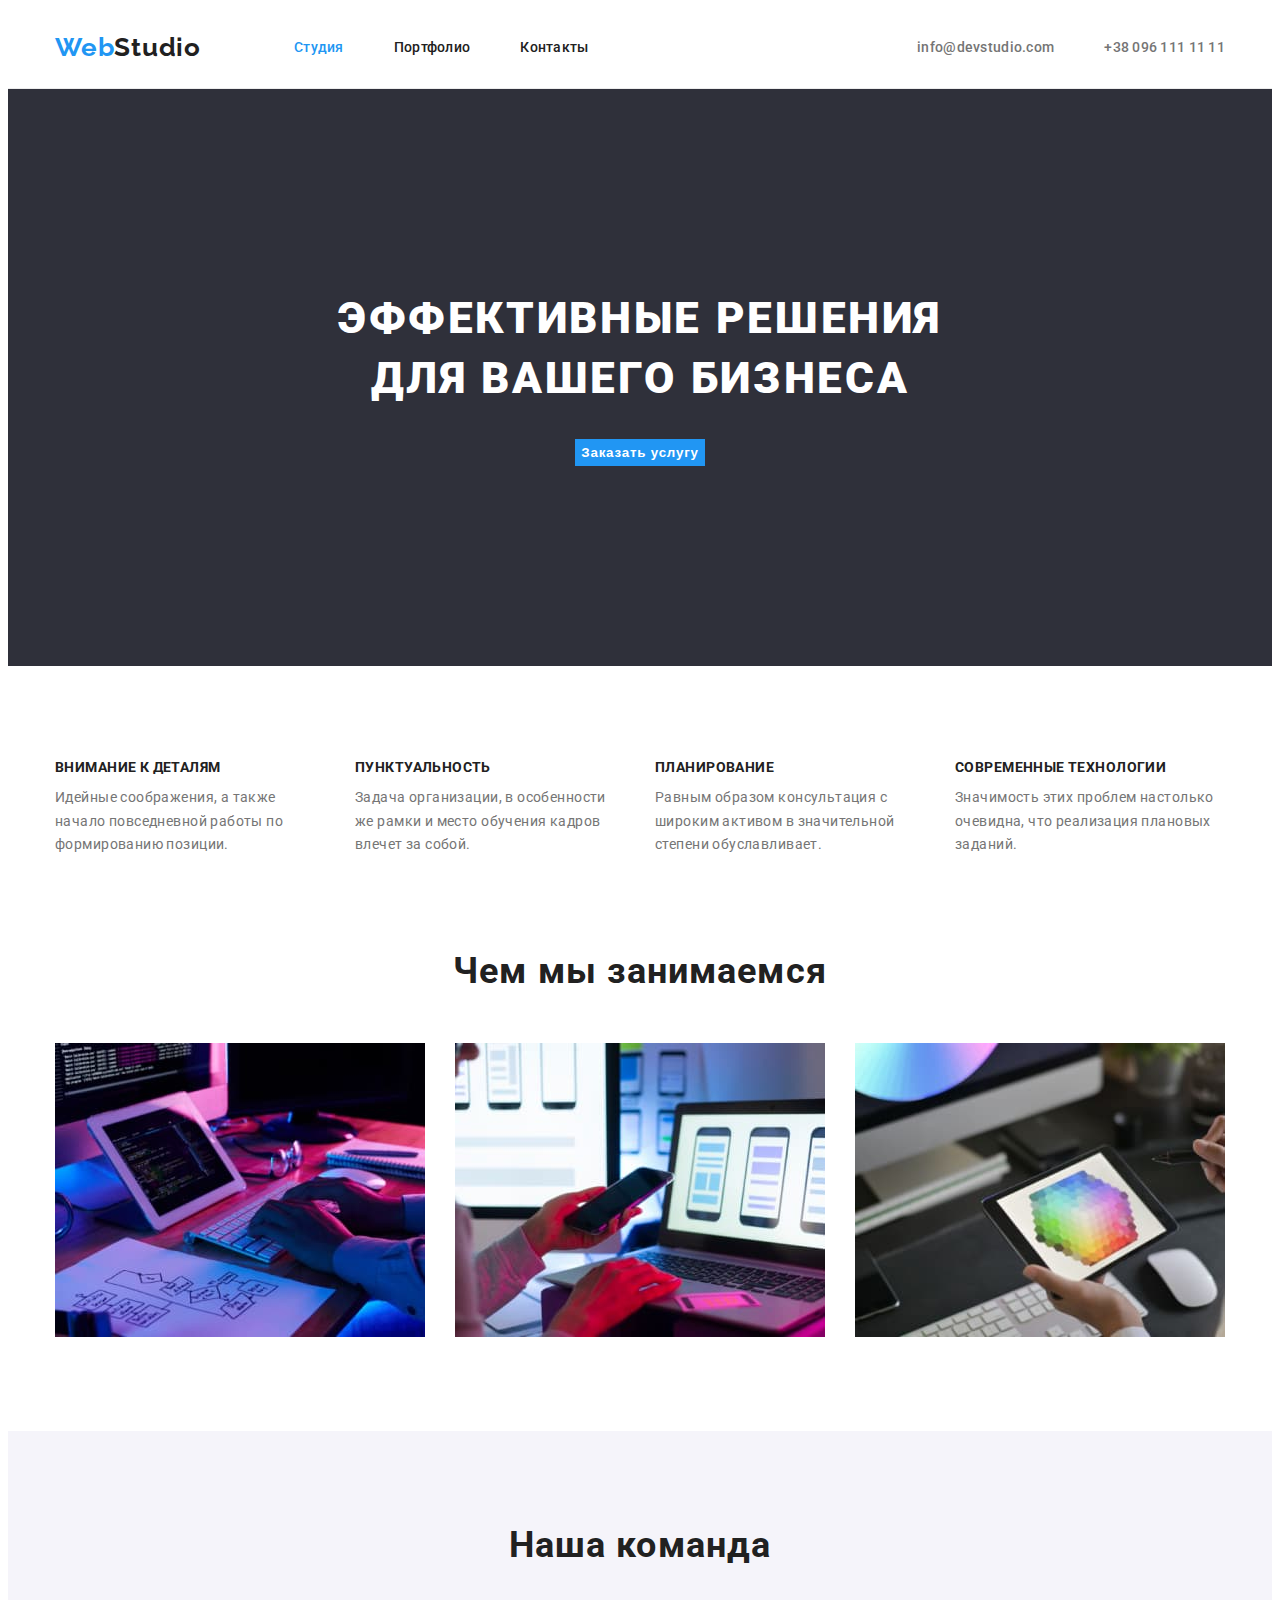
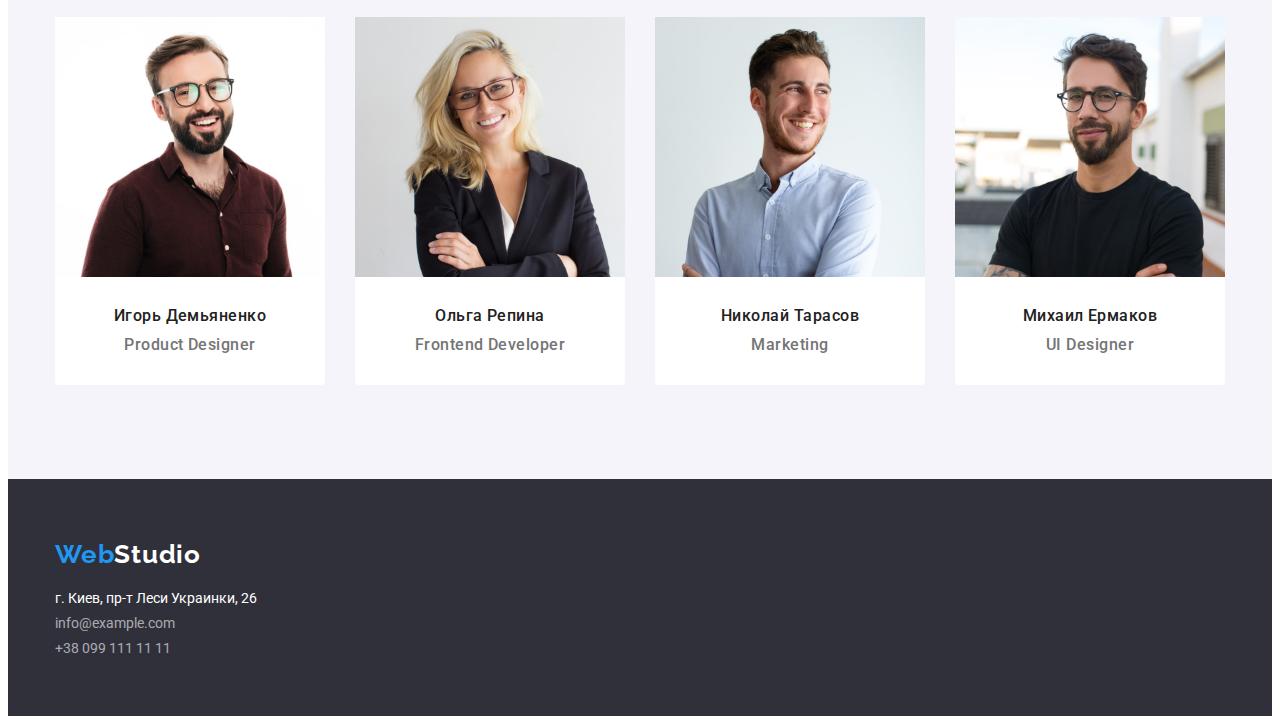
==== index.html @ 58f7d0cd "Start HM4" ====
<!DOCTYPE html>
<html lang="ru">
  <head>
    <meta charset="UTF-8" />
    <meta http-equiv="X-UA-Compatible" content="IE=edge" />
    <meta name="viewport" content="width=device-width, initial-scale=1.0" />
    <title>WebStudio</title>
    <link rel="preconnect" href="https://fonts.googleapis.com" />
    <link rel="preconnect" href="https://fonts.gstatic.com" crossorigin />
    <link
      href="https://fonts.googleapis.com/css2?family=Raleway:wght@700&family=Roboto:wght@400;500;700;900&display=swap"
      rel="stylesheet"
    />
    <link
      rel="stylesheet"
      href="https://cdnjs.cloudflare.com/ajax/libs/modern-normalize/1.1.0/modern-normalize.min.css"
      integrity="sha512-wpPYUAdjBVSE4KJnH1VR1HeZfpl1ub8YT/NKx4PuQ5NmX2tKuGu6U/JRp5y+Y8XG2tV+wKQpNHVUX03MfMFn9Q=="
      crossorigin="anonymous"
      referrerpolicy="no-referrer"
    />
    <link rel="stylesheet" href="./css/ctyle.css" />
  </head>
  <body>
    <!-- Header -->
    <header class="header">
      <div class="container">
        <a class="header-logo link" href=""
          ><span class="logo">Web</span>Studio</a
        >
        <nav class="nav-menu">
          <ul class="nav-list list">
            <li class="nav-item">
              <a class="nav-link current link" href="">Студия</a>
            </li>
            <li class="nav-item">
              <a class="nav-link link" href="./portfolio.html">Портфолио</a>
            </li>
            <li class="nav-item">
              <a class="nav-link link" href="">Контакты</a>
            </li>
          </ul>
        </nav>
        <ul class="nav-list list">
          <li class="nav-item">
            <a class="header-other-nav link" href="mailto:info@devstudio.com"
              >info@devstudio.com</a
            >
          </li>
          <li class="header-contacts">
            <a class="header-other-nav list link" href="tel:+380961111111"
              >+38 096 111 11 11</a
            >
          </li>
        </ul>
      </div>
    </header>
    <!-- Main -->
    <main>
      <!-- Section 1-->
      <section class="section primary">
        <div class="container">
          <h1 class="primary-title">Эффективные решения для вашего бизнеса</h1>
          <button class="primary-btn current-button" type="button">
            Заказать услугу
          </button>
        </div>
      </section>
      <!-- Section 2-->
      <section class="section benefits">
        <div class="container">
          <h2 class="visually-hidden">Преимущества</h2>
          <ul class="benefits-list list">
            <li class="benefits-item">
              <h3 class="benefits-company">Внимание к деталям</h3>
              <p class="benefits-description">
                Идейные соображения, а также начало повседневной работы по
                формированию позиции.
              </p>
            </li>
            <li class="benefits-item">
              <h3 class="benefits-company">Пунктуальность</h3>
              <p class="benefits-description">
                Задача организации, в особенности же рамки и место обучения
                кадров влечет за собой.
              </p>
            </li>
            <li class="benefits-item">
              <h3 class="benefits-company">Планирование</h3>
              <p class="benefits-description">
                Равным образом консультация с широким активом в значительной
                степени обуславливает.
              </p>
            </li>
            <li class="benefits-item">
              <h3 class="benefits-company">Современные технологии</h3>
              <p class="benefits-description">
                Значимость этих проблем настолько очевидна, что реализация
                плановых заданий.
              </p>
            </li>
          </ul>
        </div>
      </section>
      <!-- Section 3 -->
      <section class="section product">
        <div class="container">
          <h2 class="product-our">Чем мы занимаемся</h2>
          <ul class="product-device list">
            <li class="product-pic">
              <img
                src="./images/Keyboard-1.jpg"
                alt="Друкует текст на клавиатуре."
                width="370"
                height="294"
              />
            </li>
            <li class="product-pic">
              <img
                src="./images/LapTop-1.jpg"
                alt="Оптимизирует телефон"
                width="370"
                height="294"
              />
            </li>
            <li class="product-pic">
              <img
                src="./images/Tablet-1.jpg"
                alt="Играет игру на планшете"
                width="370"
                height="294"
              />
            </li>
          </ul>
        </div>
      </section>
      <!-- Sectiom 4 -->
      <section class="section about">
        <div class="container">
          <h2 class="about-team">Наша команда</h2>
          <ul class="about-content list">
            <li class="about-people">
              <img
                src="./images/igor-1.jpg"
                alt="Учасник команды"
                width="270"
                height="260"
              />
              <div class="container-position">
                <h3 class="about-name">Игорь Демьяненко</h3>
                <p class="about-position" lang="en">Product Designer</p>
              </div>
            </li>
            <li class="about-people">
              <img
                src="images/olga-1.jpg"
                alt="Учасник команды"
                width="270"
                height="260"
              />
              <div class="container-position">
                <h3 class="about-name">Ольга Репина</h3>
                <p class="about-position" lang="en">Frontend Developer</p>
              </div>
            </li>
            <li class="about-people">
              <img
                src="./images/nikolay-1.jpg"
                alt="Учасник команды"
                width="270"
                height="260"
              />
              <div class="container-position">
                <h3 class="about-name">Николай Тарасов</h3>
                <p class="about-position" lang="en">Marketing</p>
              </div>
            </li>
            <li class="about-people">
              <img
                src="./images/mihail-1.jpg"
                alt="Учасник команды"
                width="270"
                height="260"
              />
              <div class="container-position">
                <h3 class="about-name">Михаил Ермаков</h3>
                <p class="about-position" lang="en">UI Designer</p>
              </div>
            </li>
          </ul>
        </div>
      </section>
    </main>
    <!-- Footer -->
    <footer class="information">
      <div class="container">
        <a class="information-logo"><span class="logo">Web</span>Studio</a>
        <address class="informations">
          <ul class="informations-more list">
            <li class="informations-available">
              <a
                class="informations-address footer-accent-color link"
                href="https://goo.gl/maps/JRwkvSi4zXC3icFQ9"
                target="_blank"
                >г. Киев, пр-т Леси Украинки, 26</a
              >
            </li>
            <li class="informations-available">
              <a
                class="informations-mail footer-accent-color link"
                href="mailto:info@example.com"
                >info@example.com</a
              >
            </li>
            <li class="informations-available">
              <a
                class="informations-number footer-accent-color link"
                href="tel:+380991111111"
                >+38 099 111 11 11</a
              >
            </li>
          </ul>
        </address>
      </div>
    </footer>
  </body>
</html>
---- css/ctyle.css ----
*,
*::before,
*::after {
  box-sizing: border-box;
}

:root {
  --background-color: #ffffff;
  --second-background-color: #2f303a;
  --primary-text-color: #757575;
  --second-text-color: rgba(33, 33, 33, 1);
  --others-text-color: rgba(255, 255, 255, 0.6);
  --other-text-color: #ffffff;
  --accent-text-color: #2196f3;
  --third-background-color: #f5f4fa;
  --padding-top: 94px;
  --padding-bottom: 94px;
  --margin-right: 30px;
}

body {
  font-family: "Roboto", sans-serif;
  background-color: var(--background-color);
  color: var(--primary-text-color);
  font-size: 14px;
}

.list {
  list-style: none;
}

.link {
  text-decoration: none;
}

.visually-hidden {
  position: absolute;
  white-space: nowrap;
  width: 1px;
  height: 1px;
  overflow: hidden;
  border: 0;
  padding: 0;
  clip: rect(0 0 0 0);
  clip-path: inset(50%);
  margin: -1px;
}

.nav-link:hover,
.nav-link:focus,
.header-other-nav:hover,
.header-other-nav:focus,
.footer-accent-color:hover,
.footer-accent-color:focus {
  color: var(--accent-text-color);
}

p,
h1,
h2,
h3,
h4,
h5,
h6 {
  margin: 0;
}

ul {
  padding-left: 0;
  margin: 0;
}

img {
  display: block;
  max-width: 100%;
}

.container {
  width: 1200px;
  margin-left: auto;
  margin-right: auto;
  padding-left: 15px;
  padding-right: 15px;
  /* outline: 2px solid red; */
}

.container-position {
  background-color: var(--background-color);
  padding: 30px 32px 30px 32px;
  /* outline: 2px solid teal; */
}

.section {
  padding-top: var(--padding-top);
  padding-bottom: var(--padding-bottom);
  /* outline: 1px solid teal; */
}

/* Header */

.nav-menu {
  margin-left: 93px;
}

.nav-list {
  display: flex;
  margin-left: auto;
}

.header .container {
  display: flex;
  align-items: center;
}

.header {
  border-bottom: 1px solid #ececec;
}

.logo {
  color: var(--accent-text-color);
}

.header-logo {
  padding-top: 24px;
  padding-bottom: 25px;
  color: var(--second-text-color);
  font-family: "Raleway", sans-serif;
  font-style: normal;
  font-weight: 700;
  font-size: 26px;
  line-height: 1.19;
  letter-spacing: 0.03em;
}

.nav-item:not(:last-child) {
  margin-right: 50px;
}

.nav-link,
.header-other-nav {
  color: var(--second-text-color);
  font-weight: 500;
  line-height: 1.14;
  letter-spacing: 0.02em;
}

.header-other-nav {
  color: var(--primary-text-color);
}

.current {
  color: var(--accent-text-color);
}

.nav-link,
.header-other-nav {
  display: block;
  padding-top: 32px;
  padding-bottom: 32px;
}

/* Button */

.button {
  background: var(--third-background-color);
  padding: 6px 22px;
  display: block;
  font-family: inherit;
  cursor: pointer;
  text-align: center;
  font-weight: 500;
  font-size: 16px;
  line-height: 1.63;
  text-align: center;
  letter-spacing: 0.03em;
}

.button:hover,
.button:focus {
  color: #ffffff;
  background-color: var(--accent-text-color);
}

/* .current-button {
  color: var(--accent-text-color);
} */

/* Section 1 */

.primary {
  padding-top: 200px;
  padding-bottom: 200px;
  background-color: rgba(47, 48, 58, 1);
}

.primary-title {
  text-align: center;
  max-width: 696px;
  margin-bottom: 30px;
  color: var(--other-text-color);
  font-weight: 900;
  font-size: 44px;
  line-height: 1.36;
  letter-spacing: 0.06em;
  text-transform: uppercase;
  margin: 0 auto;
  margin-bottom: 30px;
}

.primary-btn {
  display: block;
  margin: 0 auto;
  background-color: #2196f3;
  color: var(--other-text-color);
  cursor: pointer;
  border: none;
  font-weight: 700;
  line-height: 1.88;
  letter-spacing: 0.06em;
}

.primary-btn:hover,
.primary-btn:focus {
  color: var(--other-text-color);
  background-color: #188ce8;
}

/* Section 2 */

.benefits-list {
  display: flex;
  /* margin-right: calc(-1 * var(--margin-right)); */
}

/* .benefits-item {
  flex-basis: calc((100% - 90px) / 4);
  margin-right: var(--margin-right);
} */

.benefits-item:not(:last-child) {
  margin-right: 30px;
}

.benefits-company {
  margin-bottom: 10px;
  color: var(--second-text-color);
  font-weight: 700;
  font-size: 14px;
  line-height: 1.14;
  letter-spacing: 0.03em;
  text-transform: uppercase;
}

.benefits-description {
  max-width: 270px;
  color: var(--primary-text-color);
  line-height: 1.71;
  letter-spacing: 0.03em;
}

/* Section 3 */

.product {
  padding-top: 0;
}

.product-device {
  display: flex;
}

.product-pic {
  display: flex;
  justify-content: space-around;
}

.product-pic:not(:last-child) {
  margin-right: 30px;
}

.product-our,
.about-team {
  margin-bottom: 50px;
  color: var(--second-text-color);
  font-weight: 700;
  font-size: 36px;
  line-height: 1.16;
  text-align: center;
  letter-spacing: 0.03em;
}

/* Section 4 */
.about {
  background-color: var(--third-background-color);
}

.about-content {
  display: flex;
}

.about-people {
  overflow: hidden;
  background-color: rgba(245, 244, 250, 1);
  border-radius: 0px 0px 4px 4px;
}

.about-people:not(:last-child) {
  margin-right: var(--margin-right);
}

.about-name {
  min-width: 154px;
  text-align: center;
  color: var(--second-text-color);
  font-weight: 500;
  font-size: 16px;
  line-height: 1.18;
  letter-spacing: 0.03em;
}

.about-position {
  min-width: 150px;
  margin-top: 10px;
  text-align: center;
  color: var(--primary-text-color);
  font-weight: 500;
  font-size: 16px;
  line-height: 1.18;
  letter-spacing: 0.03em;
}

/* Portfolio */

.container-title {
  padding: 20px 24px;
  border-left: 1px solid #eeeeee;
  border-right: 1px solid #eeeeee;
  border-bottom: 1px solid #eeeeee;
}

.filtr-item:not(:last-child) {
  margin-right: 8px;
}

/* .filtr-menu .filtr-item + .filtr-item {
  margin-left: 8px;
} */

.filtr-menu {
  justify-content: center;
  display: flex;
  margin-bottom: 50px;
  /* outline: 2px solid green; */
}

.product-development {
  display: flex;
  flex-wrap: wrap;
  margin-left: -30px;
  margin-bottom: -30px;

  /* outline: 2px solid yellow; */
}

.main-informations {
  width: calc(100% / 3 - 30px);
  margin-left: 30px;
  margin-bottom: 30px;
  /* flex-shrink: 1; */
}

.product-text {
  margin-bottom: 4px;
  color: var(--second-text-color);
  font-weight: 700;
  font-size: 18px;
  line-height: 2;
  letter-spacing: 0.06em;
}

.product-description {
  color: var(--primary-text-color);
  font-size: 16px;
  line-height: 1.88;
  letter-spacing: 0.03em;
}

/* Footer */

.information {
  background-color: var(--second-background-color);
}

.information {
  padding-top: 60px;
  padding-bottom: 60px;
}

.information-logo {
  cursor: pointer;
  display: block;
  margin-bottom: 20px;
  color: var(--other-text-color);
  font-family: "Raleway", sans-serif;
  font-weight: 700;
  font-size: 26px;
  line-height: 1.19;
  letter-spacing: 0.03em;
}

.informations-address {
  margin-top: 20px;
  color: var(--other-text-color);
  font-style: normal;
}

.informations-available:not(:first-child) {
  margin-top: 9px;
}

/* .informations-available {
  margin-top: 9px;
} */

.informations-mail,
.informations-number {
  display: block;
  color: var(--others-text-color);
  font-style: normal;
}
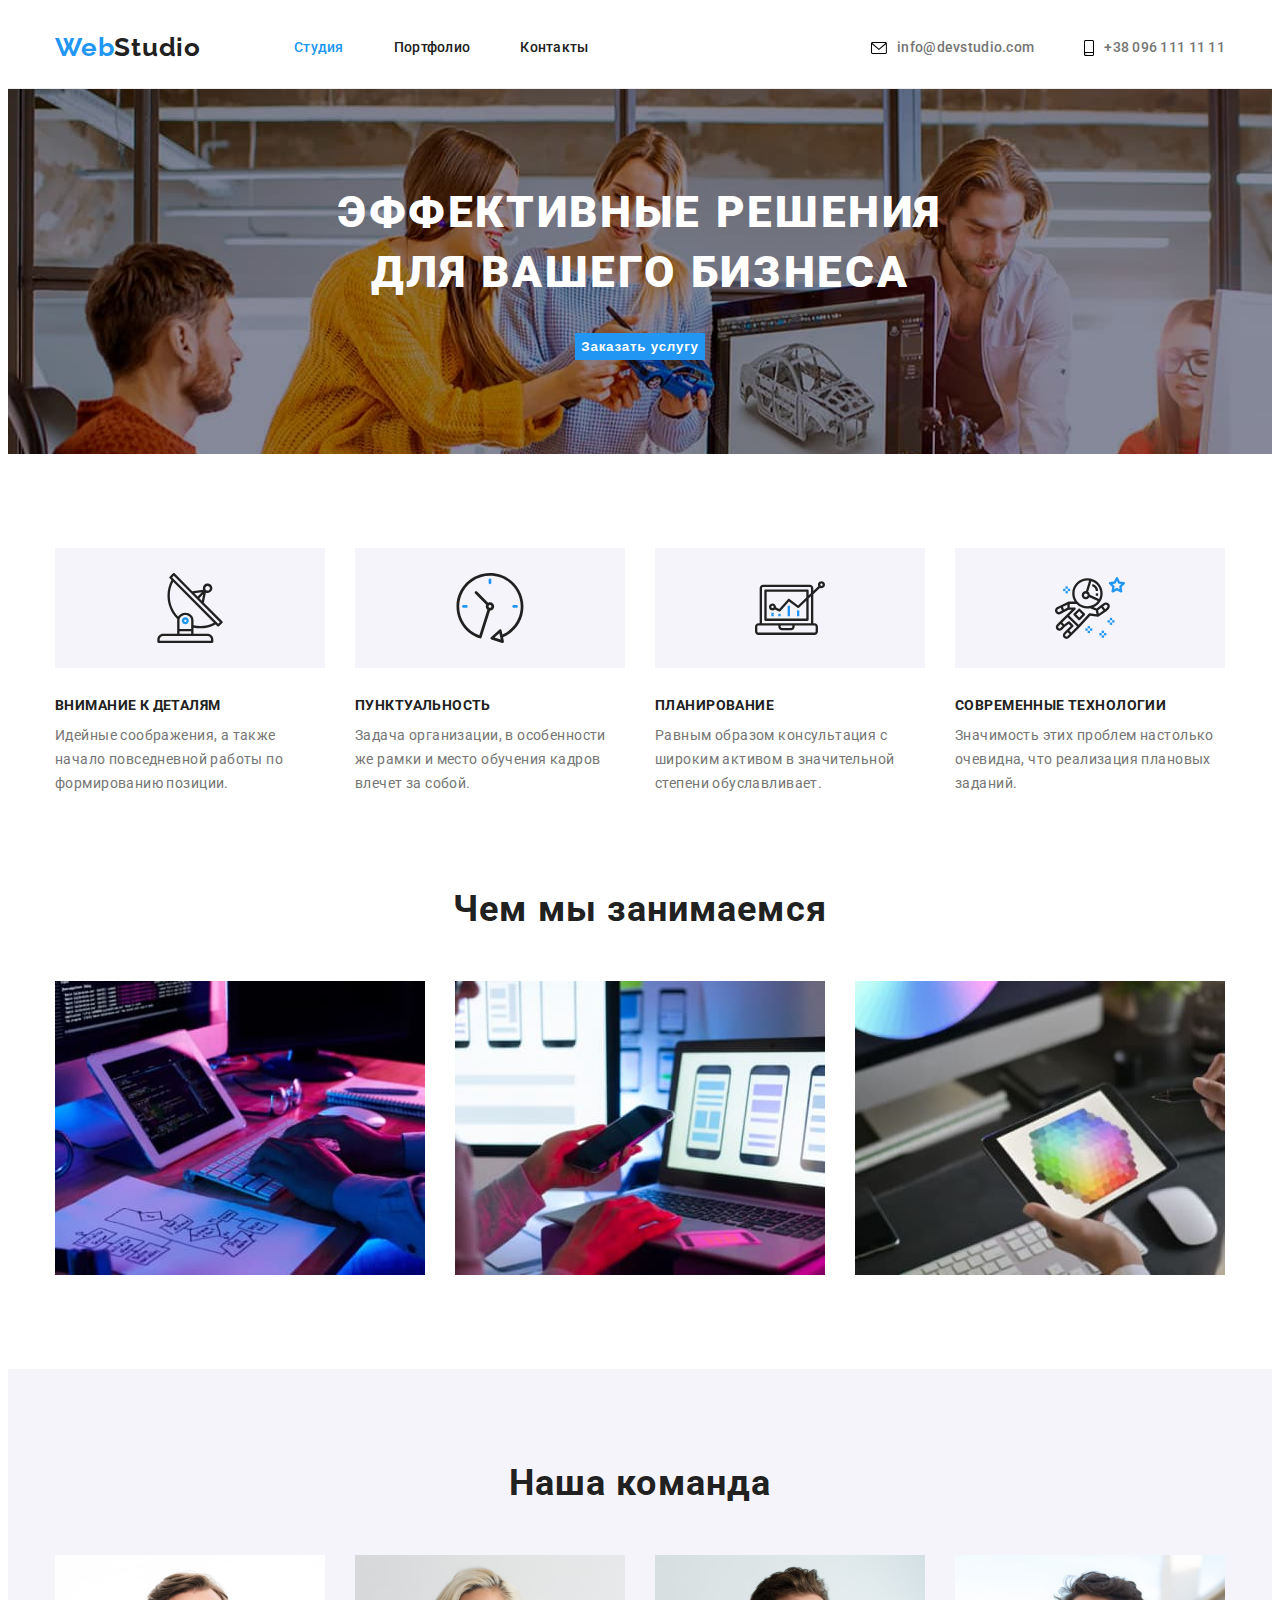
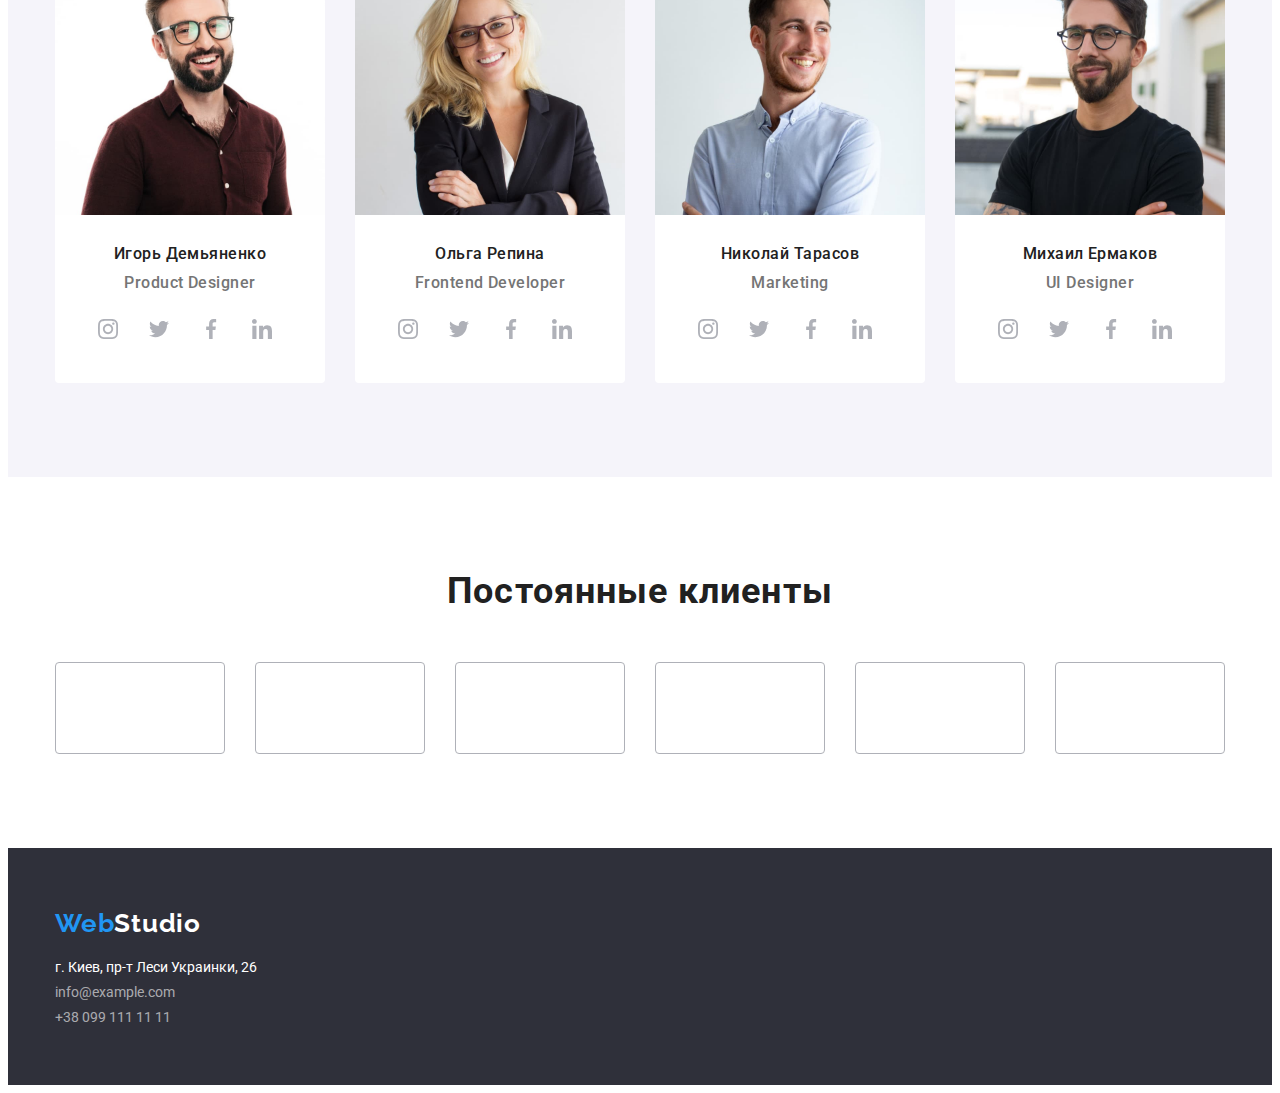
==== commit 808d57cf: "Section5." ====
--- a/index.html
+++ b/index.html
@@ -42,12 +42,23 @@
         </nav>
         <ul class="nav-list list">
           <li class="nav-item">
-            <a class="header-other-nav link" href="mailto:info@devstudio.com"
-              >info@devstudio.com</a
+            <a class="header-other-nav link" href="mailto:info@devstudio.com">
+              <svg class="header-svg" width="16px" height="12px">
+                <use
+                  class="header-svg-envelope"
+                  href="./images/icons.svg#icon-envelope"
+                ></use>
+              </svg>
+              info@devstudio.com</a
             >
           </li>
           <li class="header-contacts">
-            <a class="header-other-nav list link" href="tel:+380961111111"
+            <a class="header-other-nav list link" href="tel:+380961111111">
+              <svg class="header-svg" width="10px" height="16px">
+                <use
+                  class="header-svg-envelope"
+                  href="./images/icons.svg#icon-smartphone"
+                ></use></svg
               >+38 096 111 11 11</a
             >
           </li>
@@ -71,6 +82,14 @@
           <h2 class="visually-hidden">Преимущества</h2>
           <ul class="benefits-list list">
             <li class="benefits-item">
+              <div class="container-sections-two">
+                <svg class="benefits-svg" width="70" height="70">
+                  <use
+                    class="benefits-icon"
+                    href="./images/icons.svg#antenna-1"
+                  ></use>
+                </svg>
+              </div>
               <h3 class="benefits-company">Внимание к деталям</h3>
               <p class="benefits-description">
                 Идейные соображения, а также начало повседневной работы по
@@ -78,6 +97,14 @@
               </p>
             </li>
             <li class="benefits-item">
+              <div class="container-sections-two">
+                <svg class="benefits-svg" width="70" height="70">
+                  <use
+                    class="benefits-icon"
+                    href="./images/icons.svg#icon-clock-1"
+                  ></use>
+                </svg>
+              </div>
               <h3 class="benefits-company">Пунктуальность</h3>
               <p class="benefits-description">
                 Задача организации, в особенности же рамки и место обучения
@@ -85,6 +112,14 @@
               </p>
             </li>
             <li class="benefits-item">
+              <div class="container-sections-two">
+                <svg class="benefits-svg" width="70" height="70">
+                  <use
+                    class="benefits-icon"
+                    href="./images/icons.svg#icon-diagram"
+                  ></use>
+                </svg>
+              </div>
               <h3 class="benefits-company">Планирование</h3>
               <p class="benefits-description">
                 Равным образом консультация с широким активом в значительной
@@ -92,6 +127,14 @@
               </p>
             </li>
             <li class="benefits-item">
+              <div class="container-sections-two">
+                <svg class="benefits-svg" width="70" height="70">
+                  <use
+                    class="benefits-icon"
+                    href="./images/icons.svg#icon-astronaut-1"
+                  ></use>
+                </svg>
+              </div>
               <h3 class="benefits-company">Современные технологии</h3>
               <p class="benefits-description">
                 Значимость этих проблем настолько очевидна, что реализация
@@ -148,6 +191,47 @@
               <div class="container-position">
                 <h3 class="about-name">Игорь Демьяненко</h3>
                 <p class="about-position" lang="en">Product Designer</p>
+                <ul class="social-media list">
+                  <li class="social-media-icon">
+                    <a class="social-link" href="https://www.instagram.com/" target="_blank" rel="noreferrer noopener">
+                      <svg class="social-svg" width="20" height="20">
+                        <use
+                          class="social-svg-icon"
+                          href="./images/icons.svg#icon-instagram"
+                        ></use></svg
+                    ></a>
+                  </li>
+                  <li class="social-media-icon">
+                    <a class="social-link" href="https://twitter.com/" target="_blank" rel="noreferrer noopener">
+                      <svg class="social-svg" width="20" height="20">
+                        <use
+                          class="social-svg-icon"
+                          href="./images/icons.svg#icon-twitter"
+                        ></use>
+                      </svg>
+                    </a>
+                  </li>
+                  <li class="social-media-icon">
+                    <a class="social-link" href="https://www.facebook.com/" target="_blank" rel="noreferrer noopener">
+                      <svg class="social-svg" width="20" height="20">
+                        <use
+                          class="social-svg-icon"
+                          href="./images/icons.svg#icon-facebook"
+                        ></use>
+                      </svg>
+                    </a>
+                  </li>
+                  <li class="social-media-icon">
+                    <a class="social-link link" href="https://www.linkedin.com/" target="_blank" rel="noreferrer noopener">
+                      <svg class="social-svg" width="20" height="20">
+                        <use
+                          class="social-svg-icon"
+                          href="./images/icons.svg#icon-linkedin"
+                        ></use>
+                      </svg>
+                    </a>
+                  </li>
+                </ul>
               </div>
             </li>
             <li class="about-people">
@@ -160,6 +244,47 @@
               <div class="container-position">
                 <h3 class="about-name">Ольга Репина</h3>
                 <p class="about-position" lang="en">Frontend Developer</p>
+                <ul class="social-media list">
+                  <li class="social-media-icon">
+                    <a class="social-link" href="https://www.instagram.com/" target="_blank" rel="noreferrer noopener">
+                      <svg class="social-svg" width="20" height="20">
+                        <use
+                          class="social-svg-icon"
+                          href="./images/icons.svg#icon-instagram"
+                        ></use></svg
+                    ></a>
+                  </li>
+                  <li class="social-media-icon">
+                    <a class="social-link" href="https://twitter.com/" target="_blank" rel="noreferrer noopener">
+                      <svg class="social-svg" width="20" height="20">
+                        <use
+                          class="social-svg-icon"
+                          href="./images/icons.svg#icon-twitter"
+                        ></use>
+                      </svg>
+                    </a>
+                  </li>
+                  <li class="social-media-icon">
+                    <a class="social-link" href="https://www.facebook.com/" target="_blank" rel="noreferrer noopener">
+                      <svg class="social-svg" width="20" height="20">
+                        <use
+                          class="social-svg-icon"
+                          href="./images/icons.svg#icon-facebook"
+                        ></use>
+                      </svg>
+                    </a>
+                  </li>
+                  <li class="social-media-icon">
+                    <a class="social-link link" href="https://www.linkedin.com/" target="_blank" rel="noreferrer noopener">
+                      <svg class="social-svg" width="20" height="20">
+                        <use
+                          class="social-svg-icon"
+                          href="./images/icons.svg#icon-linkedin"
+                        ></use>
+                      </svg>
+                    </a>
+                  </li>
+                </ul>
               </div>
             </li>
             <li class="about-people">
@@ -172,6 +297,47 @@
               <div class="container-position">
                 <h3 class="about-name">Николай Тарасов</h3>
                 <p class="about-position" lang="en">Marketing</p>
+                <ul class="social-media list">
+                  <li class="social-media-icon">
+                    <a class="social-link" href="https://www.instagram.com/" target="_blank" rel="noreferrer noopener">
+                      <svg class="social-svg" width="20" height="20">
+                        <use
+                          class="social-svg-icon"
+                          href="./images/icons.svg#icon-instagram"
+                        ></use></svg
+                    ></a>
+                  </li>
+                  <li class="social-media-icon">
+                    <a class="social-link" href="https://twitter.com/" target="_blank" rel="noreferrer noopener">
+                      <svg class="social-svg" width="20" height="20">
+                        <use
+                          class="social-svg-icon"
+                          href="./images/icons.svg#icon-twitter"
+                        ></use>
+                      </svg>
+                    </a>
+                  </li>
+                  <li class="social-media-icon">
+                    <a class="social-link" href="https://www.facebook.com/" target="_blank" rel="noreferrer noopener">
+                      <svg class="social-svg" width="20" height="20">
+                        <use
+                          class="social-svg-icon"
+                          href="./images/icons.svg#icon-facebook"
+                        ></use>
+                      </svg>
+                    </a>
+                  </li>
+                  <li class="social-media-icon">
+                    <a class="social-link link" href="https://www.linkedin.com/" target="_blank" rel="noreferrer noopener">
+                      <svg class="social-svg" width="20" height="20">
+                        <use
+                          class="social-svg-icon"
+                          href="./images/icons.svg#icon-linkedin"
+                        ></use>
+                      </svg>
+                    </a>
+                  </li>
+                </ul>
               </div>
             </li>
             <li class="about-people">
@@ -184,8 +350,61 @@
               <div class="container-position">
                 <h3 class="about-name">Михаил Ермаков</h3>
                 <p class="about-position" lang="en">UI Designer</p>
-              </div>
-            </li>
+                <ul class="social-media list">
+                  <li class="social-media-icon">
+                    <a class="social-link" href="https://www.instagram.com/" target="_blank" rel="noreferrer noopener">
+                      <svg class="social-svg" width="20" height="20">
+                        <use
+                          class="social-svg-icon"
+                          href="./images/icons.svg#icon-instagram"
+                        ></use></svg
+                    ></a>
+                  </li>
+                  <li class="social-media-icon">
+                    <a class="social-link" href="https://twitter.com/" target="_blank" rel="noreferrer noopener">
+                      <svg class="social-svg" width="20" height="20">
+                        <use
+                          class="social-svg-icon"
+                          href="./images/icons.svg#icon-twitter"
+                        ></use>
+                      </svg>
+                    </a>
+                  </li>
+                  <li class="social-media-icon">
+                    <a class="social-link" href="https://www.facebook.com/" target="_blank" rel="noreferrer noopener">
+                      <svg class="social-svg" width="20" height="20">
+                        <use
+                          class="social-svg-icon"
+                          href="./images/icons.svg#icon-facebook"
+                        ></use>
+                      </svg>
+                    </a>
+                  </li>
+                  <li class="social-media-icon">
+                    <a class="social-link link" href="https://www.linkedin.com/" target="_blank" rel="noreferrer noopener">
+                      <svg class="social-svg" width="20" height="20">
+                        <use
+                          class="social-svg-icon"
+                          href="./images/icons.svg#icon-linkedin"
+                        ></use>
+                      </svg>
+                    </a>
+                  </li>
+                </ul>
+        </div>
+      </section>
+      <section class="section clients">
+        <div class="container">
+          <h2 class="regular-clients">Постоянные клиенты</h2>
+          <ul class="logo-company list">
+            <li class="logo-company-icon">
+              
+            </li>
+            <li class="logo-company-icon"></li>
+            <li class="logo-company-icon"></li>
+            <li class="logo-company-icon"></li>
+            <li class="logo-company-icon"></li>
+            <li class="logo-company-icon"></li>
           </ul>
         </div>
       </section>
--- a/css/ctyle.css
+++ b/css/ctyle.css
@@ -136,6 +136,10 @@
   margin-right: 50px;
 }
 
+/* .nav-item {
+  display: flex;
+} */
+
 .nav-link,
 .header-other-nav {
   color: var(--second-text-color);
@@ -154,9 +158,18 @@
 
 .nav-link,
 .header-other-nav {
-  display: block;
+  align-items: center;
+  display: flex;
   padding-top: 32px;
   padding-bottom: 32px;
+}
+
+.header-svg {
+  margin-right: 10px;
+}
+
+.header-svg-envelope:focus {
+  fill: #188ce8;
 }
 
 /* Button */
@@ -175,6 +188,14 @@
   letter-spacing: 0.03em;
 }
 
+.envelope-icon {
+  text-align: center;
+  display: flex;
+  align-items: center;
+  justify-content: center;
+  margin-right: 10px;
+}
+
 .button:hover,
 .button:focus {
   color: #ffffff;
@@ -188,9 +209,10 @@
 /* Section 1 */
 
 .primary {
-  padding-top: 200px;
-  padding-bottom: 200px;
-  background-color: rgba(47, 48, 58, 1);
+  background-color: var(--second-background-color);
+  background-image: url(../images/bcg-fon.jpg);
+  max-width: 1600px;
+  margin: 0 auto;
 }
 
 .primary-title {
@@ -237,11 +259,26 @@
   margin-right: var(--margin-right);
 } */
 
+/* .benefits-icon:hover,
+.benefits-icon:focus {
+  stroke: #2196f3;
+} */
+
 .benefits-item:not(:last-child) {
   margin-right: 30px;
 }
 
+.container-sections-two {
+  display: flex;
+  width: 270px;
+  height: 120px;
+  background-color: #f5f4fa;
+  align-items: center;
+  justify-content: center;
+}
+
 .benefits-company {
+  padding-top: 30px;
   margin-bottom: 10px;
   color: var(--second-text-color);
   font-weight: 700;
@@ -289,8 +326,40 @@
 }
 
 /* Section 4 */
+
 .about {
   background-color: var(--third-background-color);
+}
+
+.social-media {
+  display: flex;
+  margin-top: 16px;
+  justify-content: center;
+}
+
+.social-media-icon {
+  width: 44px;
+  height: 44px;
+  border-radius: 50%;
+  cursor: pointer;
+  display: flex;
+  justify-content: center;
+  align-items: center;
+  margin-right: 10px;
+  color: #afb1b8;
+}
+
+.social-svg {
+  fill: #afb1b8;
+}
+
+.social-media-icon:focus,
+.social-media-icon:hover {
+  background-color: var(--accent-text-color);
+}
+
+.social-media-icon:hover .social-svg {
+  fill: var(--background-color);
 }
 
 .about-content {
@@ -382,6 +451,41 @@
   font-size: 16px;
   line-height: 1.88;
   letter-spacing: 0.03em;
+}
+
+/* Section 5 */
+
+.clients {
+  margin: 0 auto;
+}
+
+.regular-clients {
+  font-weight: bold;
+  font-size: 36px;
+  line-height: 1.16;
+  text-align: center;
+  letter-spacing: 0.03em;
+  color: #212121;
+}
+
+.logo-company {
+  display: flex;
+  flex-wrap: wrap;
+}
+
+.logo-company-icon {
+  width: 170px;
+  height: 92px;
+  border-right: 1px solid #afb1b8;
+  border-top: 1px solid #afb1b8;
+  border-bottom: 1px solid #afb1b8;
+  border-left: 1px solid #afb1b8;
+  margin-top: 50px;
+  border-radius: 4px;
+}
+
+.logo-company-icon:not(:last-child) {
+  margin-right: 30px;
 }
 
 /* Footer */
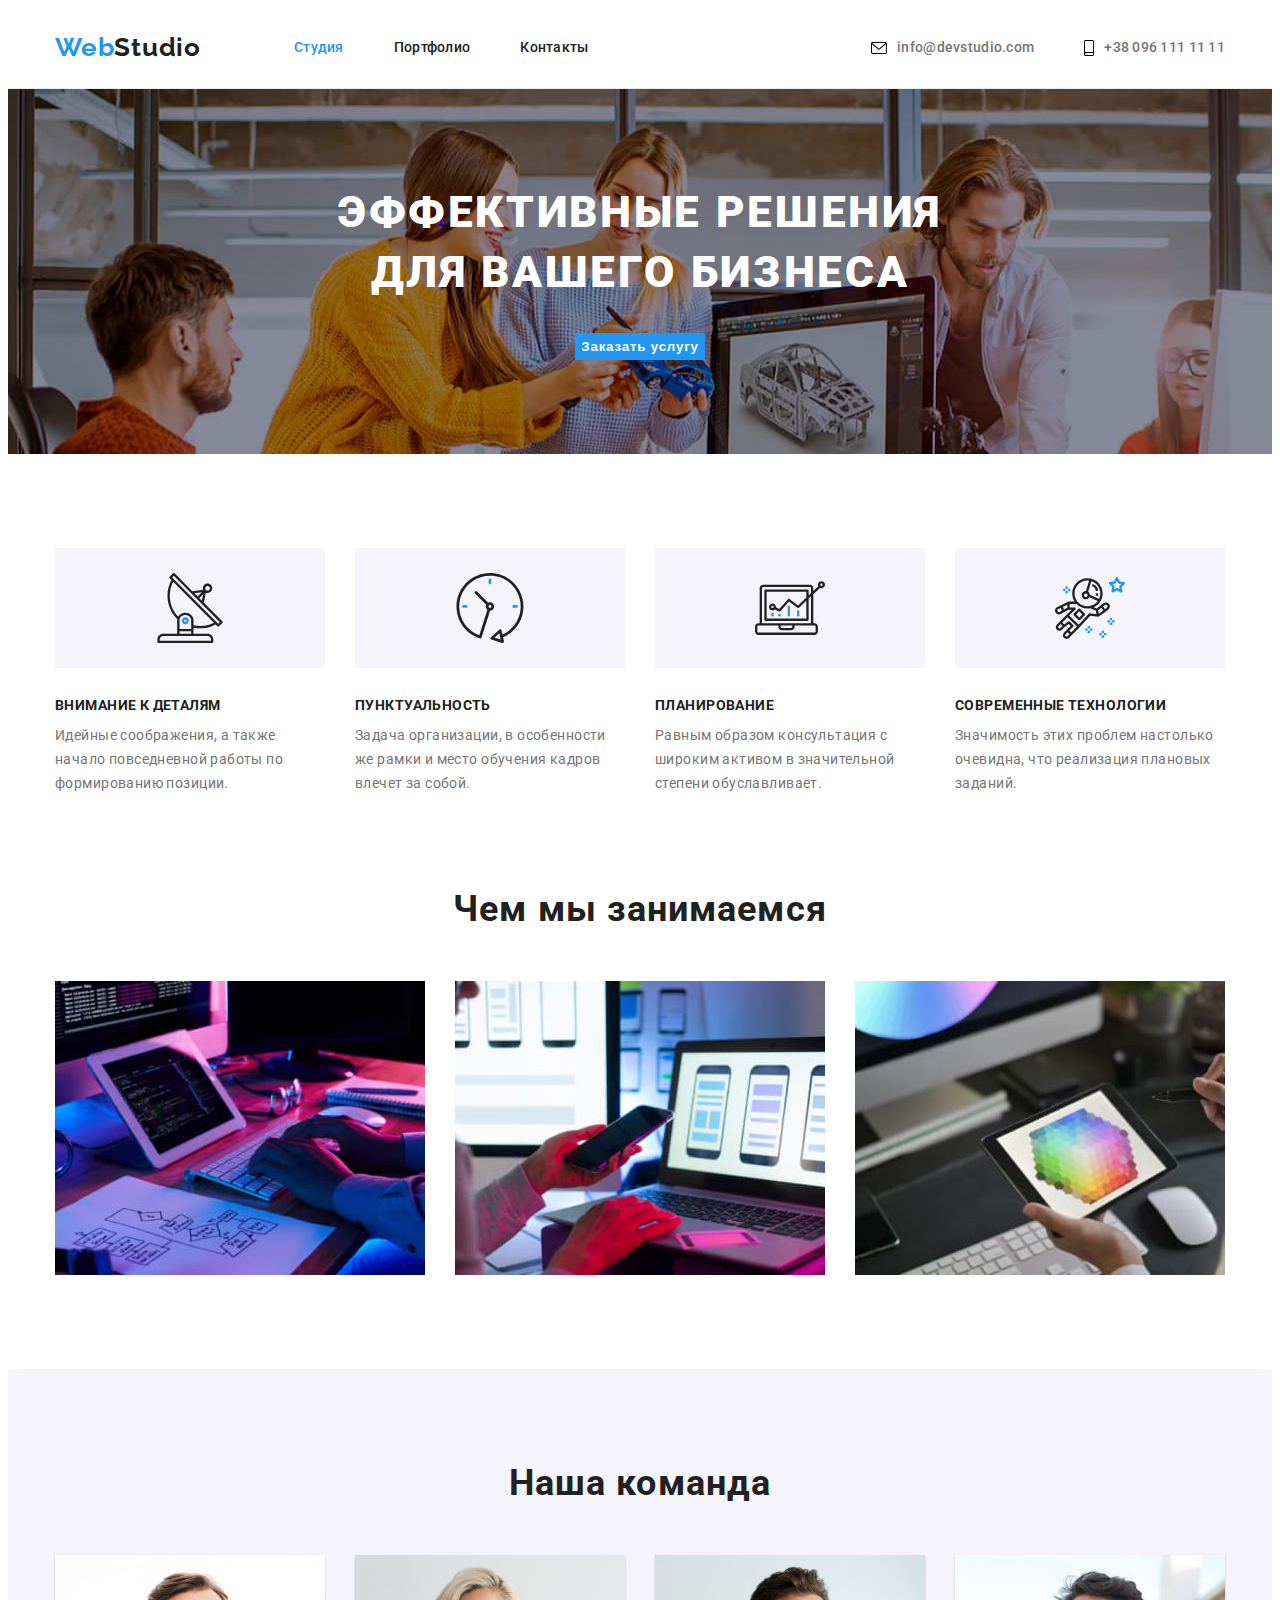
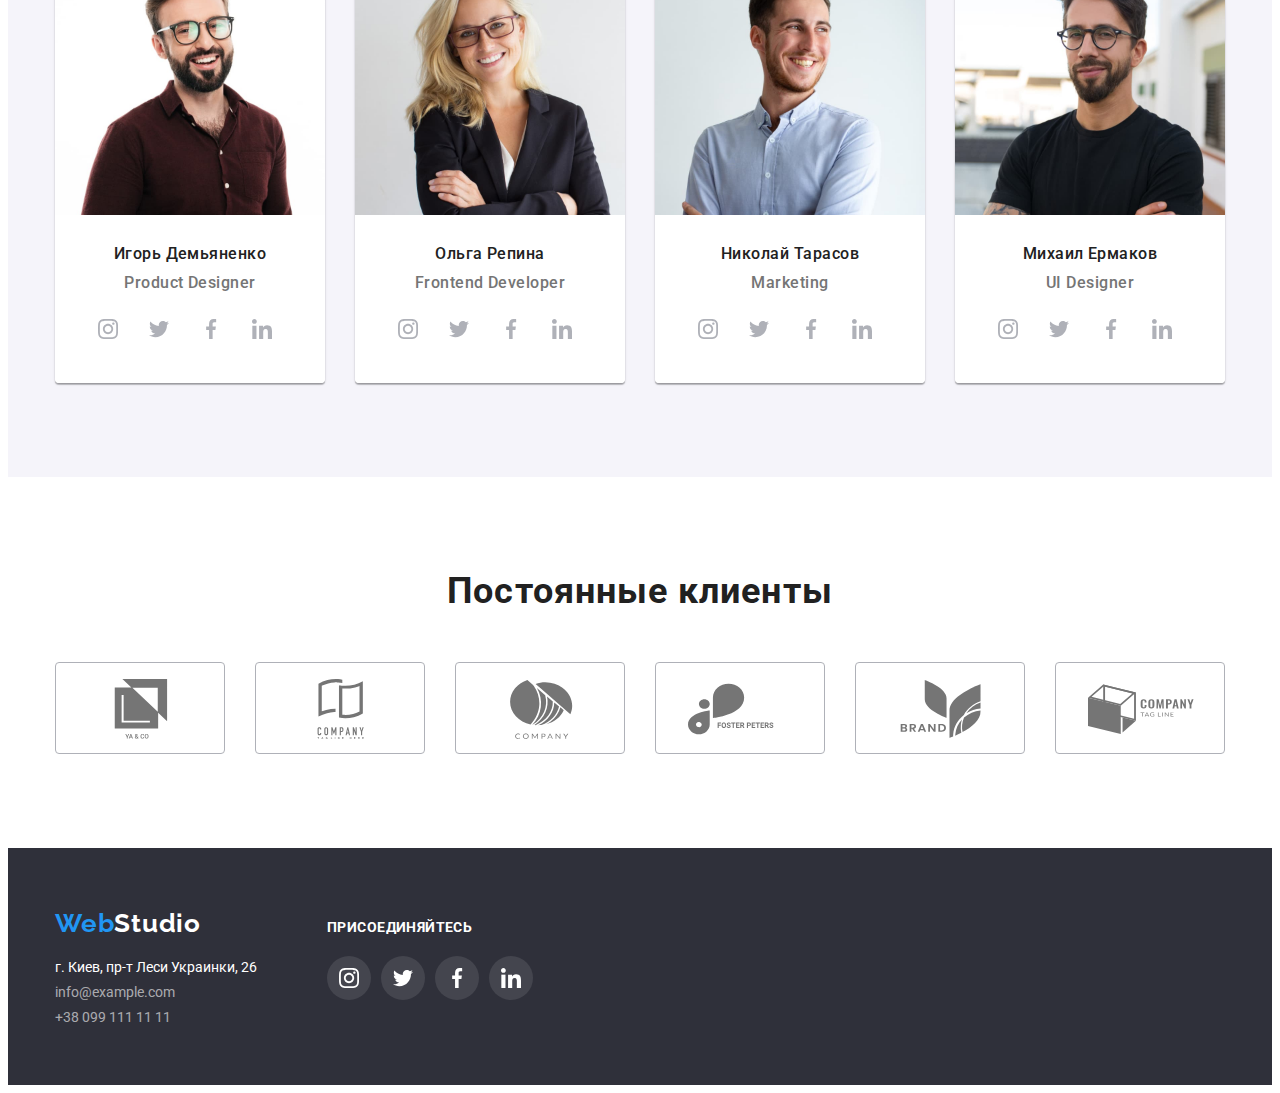
==== commit 8f321e58: "FinishHM4" ====
--- a/index.html
+++ b/index.html
@@ -393,18 +393,47 @@
                 </ul>
         </div>
       </section>
+      <!-- Section 5 -->
       <section class="section clients">
         <div class="container">
-          <h2 class="regular-clients">Постоянные клиенты</h2>
+          <h2 class="about-team">Постоянные клиенты</h2>
           <ul class="logo-company list">
             <li class="logo-company-icon">
-              
-            </li>
-            <li class="logo-company-icon"></li>
-            <li class="logo-company-icon"></li>
-            <li class="logo-company-icon"></li>
-            <li class="logo-company-icon"></li>
-            <li class="logo-company-icon"></li>
+              <svg class="logo-company-svg">
+                <use href="./images/icons.svg#icon-group-1">
+                </use>
+              </svg>
+            </li>
+            <li class="logo-company-icon">
+              <svg class="logo-company-svg">
+                <use href="./images/icons.svg#icon-group-2">
+                </use>
+              </svg>
+            </li>
+            <li class="logo-company-icon">
+              <svg class="logo-company-svg">
+                <use href="./images/icons.svg#icon-group-3">
+                </use>
+              </svg>
+            </li>
+            <li class="logo-company-icon">
+              <svg class="logo-company-svg">
+                <use href="./images/icons.svg#icon-group-4">
+                </use>
+              </svg>
+            </li>
+            <li class="logo-company-icon">
+              <svg class="logo-company-svg">
+                <use href="./images/icons.svg#icon-group-5">
+                </use>
+              </svg>
+            </li>
+            <li class="logo-company-icon">
+              <svg class="logo-company-svg">
+                <use href="./images/icons.svg#icon-group-6">
+                </use>
+              </svg>
+            </li>
           </ul>
         </div>
       </section>
@@ -412,6 +441,7 @@
     <!-- Footer -->
     <footer class="information">
       <div class="container">
+        <div class="container-adress">
         <a class="information-logo"><span class="logo">Web</span>Studio</a>
         <address class="informations">
           <ul class="informations-more list">
@@ -439,6 +469,44 @@
             </li>
           </ul>
         </address>
+        </div>
+        <div class="container-footer"
+        ><h2 class="footer-title">присоединяйтесь</h2>
+        <ul class="footer-list list">
+          <li class="fotter-svg-list">
+            <a class="footer-soc-link" href="https://www.instagram.com/" target="_blank" rel="noreferrer noopener">
+            <svg class="footer-svg-icon" width="20px" height="20px">
+              <use class="svg-icon" href="./images/icons.svg#icon-instagram">
+              </use>
+            </svg>
+          </a>
+        </li>
+        <li class="fotter-svg-list">
+            <a class="footer-soc-link" href="https://twitter.com/" target="_blank" rel="noreferrer noopener">
+            <svg class="footer-svg-icon" width="20px" height="20px">
+              <use class="svg-icon" href="./images/icons.svg#icon-twitter">
+              </use>
+            </svg>
+          </a>
+        </li>
+        <li class="fotter-svg-list">
+            <a class="footer-soc-link" href="https://www.facebook.com/" target="_blank" rel="noreferrer noopener">
+            <svg class="footer-svg-icon" width="20px" height="20px">
+              <use class="svg-icon" href="./images/icons.svg#icon-facebook">
+              </use>
+            </svg>
+          </a>
+        </li>
+        <li class="fotter-svg-list">
+            <a class="footer-soc-link" href="https://www.linkedin.com/" target="_blank" rel="noreferrer noopener">
+            <svg class="footer-svg-icon" width="20px" height="20px">
+              <use class="svg-icon" href="./images/icons.svg#icon-linkedin">
+              </use>
+            </svg>
+          </a>
+        </li>
+        </ul>
+      </div>
       </div>
     </footer>
   </body>
--- a/css/ctyle.css
+++ b/css/ctyle.css
@@ -13,6 +13,8 @@
   --other-text-color: #ffffff;
   --accent-text-color: #2196f3;
   --third-background-color: #f5f4fa;
+  --color-svg: #afb1b8;
+  --bcg-footer-icon: rgba(255, 255, 255, 0.1);
   --padding-top: 94px;
   --padding-bottom: 94px;
   --margin-right: 30px;
@@ -53,6 +55,7 @@
 .footer-accent-color:hover,
 .footer-accent-color:focus {
   color: var(--accent-text-color);
+  fill: var(--accent-text-color);
 }
 
 p,
@@ -175,6 +178,7 @@
 /* Button */
 
 .button {
+  border-radius: 4px;
   background: var(--third-background-color);
   padding: 6px 22px;
   display: block;
@@ -272,7 +276,7 @@
   display: flex;
   width: 270px;
   height: 120px;
-  background-color: #f5f4fa;
+  background-color: var(--third-background-color);
   align-items: center;
   justify-content: center;
 }
@@ -350,7 +354,7 @@
 }
 
 .social-svg {
-  fill: #afb1b8;
+  fill: var(--color-svg);
 }
 
 .social-media-icon:focus,
@@ -367,6 +371,8 @@
 }
 
 .about-people {
+  box-shadow: 0px 1px 3px rgba(0, 0, 0, 0.12), 0px 1px 1px rgba(0, 0, 0, 0.14),
+    0px 2px 1px rgba(0, 0, 0, 0.2);
   overflow: hidden;
   background-color: rgba(245, 244, 250, 1);
   border-radius: 0px 0px 4px 4px;
@@ -395,6 +401,57 @@
   font-size: 16px;
   line-height: 1.18;
   letter-spacing: 0.03em;
+}
+
+/* -----------------------Section 5----------------------- */
+
+.clients {
+  margin: 0 auto;
+}
+
+.regular-clients {
+  font-weight: bold;
+  font-size: 36px;
+  line-height: 1.16;
+  text-align: center;
+  letter-spacing: 0.03em;
+  color: #212121;
+}
+
+.logo-company {
+  display: flex;
+  flex-wrap: wrap;
+}
+
+.logo-company-icon {
+  cursor: pointer;
+  width: 170px;
+  height: 92px;
+  border-right: 1px solid var(--color-svg);
+  border-top: 1px solid var(--color-svg);
+  border-bottom: 1px solid var(--color-svg);
+  border-left: 1px solid var(--color-svg);
+  border-radius: 4px;
+  fill: var(--accent-text-color);
+}
+
+.logo-company-svg {
+  width: 106px;
+  height: 60px;
+  margin: 16px 32px;
+  fill: currentColor;
+
+  /* outline: 1px solid green; */
+}
+
+.logo-company-icon:not(:last-child) {
+  margin-right: 30px;
+}
+
+.logo-company-icon:focus,
+.logo-company-icon:hover {
+  color: var(--accent-text-color);
+  border-color: var(--accent-text-color);
 }
 
 /* Portfolio */
@@ -431,10 +488,17 @@
 }
 
 .main-informations {
+  cursor: pointer;
   width: calc(100% / 3 - 30px);
   margin-left: 30px;
   margin-bottom: 30px;
   /* flex-shrink: 1; */
+}
+
+.main-informations:hover,
+.main-informations:focus {
+  box-shadow: 0px 1px 1px rgba(0, 0, 0, 0.12), 0px 4px 4px rgba(0, 0, 0, 0.06),
+    1px 4px 6px rgba(0, 0, 0, 0.16);
 }
 
 .product-text {
@@ -451,41 +515,6 @@
   font-size: 16px;
   line-height: 1.88;
   letter-spacing: 0.03em;
-}
-
-/* Section 5 */
-
-.clients {
-  margin: 0 auto;
-}
-
-.regular-clients {
-  font-weight: bold;
-  font-size: 36px;
-  line-height: 1.16;
-  text-align: center;
-  letter-spacing: 0.03em;
-  color: #212121;
-}
-
-.logo-company {
-  display: flex;
-  flex-wrap: wrap;
-}
-
-.logo-company-icon {
-  width: 170px;
-  height: 92px;
-  border-right: 1px solid #afb1b8;
-  border-top: 1px solid #afb1b8;
-  border-bottom: 1px solid #afb1b8;
-  border-left: 1px solid #afb1b8;
-  margin-top: 50px;
-  border-radius: 4px;
-}
-
-.logo-company-icon:not(:last-child) {
-  margin-right: 30px;
 }
 
 /* Footer */
@@ -531,3 +560,59 @@
   color: var(--others-text-color);
   font-style: normal;
 }
+
+.footer-title {
+  font-weight: 700;
+  font-size: 14px;
+  line-height: 1.14;
+  letter-spacing: 0.03em;
+  text-transform: uppercase;
+  color: var(--other-text-color);
+}
+
+/* .information .container {
+  display: flex;
+} */
+
+.footer-list {
+  display: flex;
+}
+
+.fotter-svg-list {
+  margin-top: 20px;
+  cursor: pointer;
+  display: flex;
+  width: 44px;
+  height: 44px;
+  border-radius: 50%;
+  background-color: var(--bcg-footer-icon);
+}
+
+.footer-soc-link {
+  display: flex;
+  justify-content: center;
+  align-items: center;
+  margin: 0 auto;
+}
+
+.footer-svg-icon {
+  fill: var(--background-color);
+}
+
+.fotter-svg-list:hover,
+.fotter-svg-list:focus {
+  background-color: var(--accent-text-color);
+}
+
+.fotter-svg-list + .fotter-svg-list {
+  margin-left: 10px;
+}
+
+.information .container {
+  display: flex;
+}
+
+.container-footer {
+  margin-top: 12px;
+  margin-left: 70px;
+}
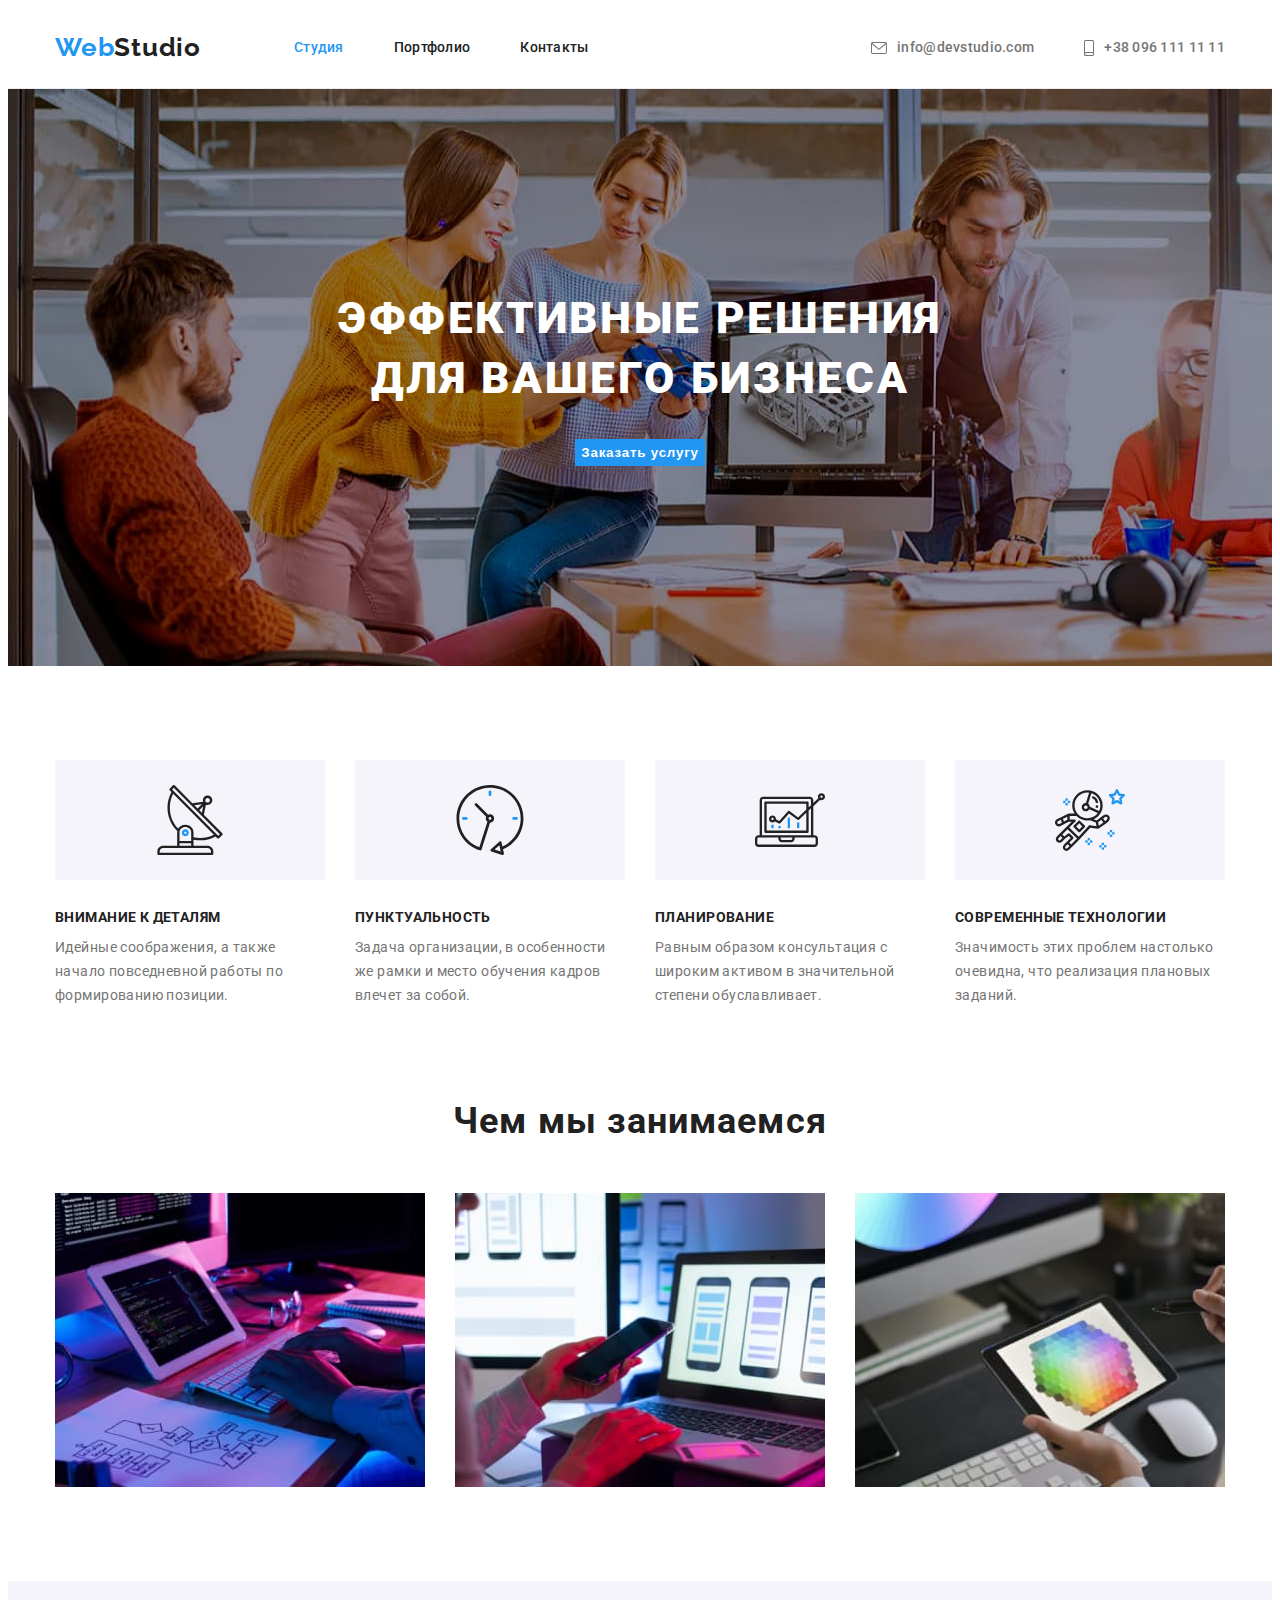
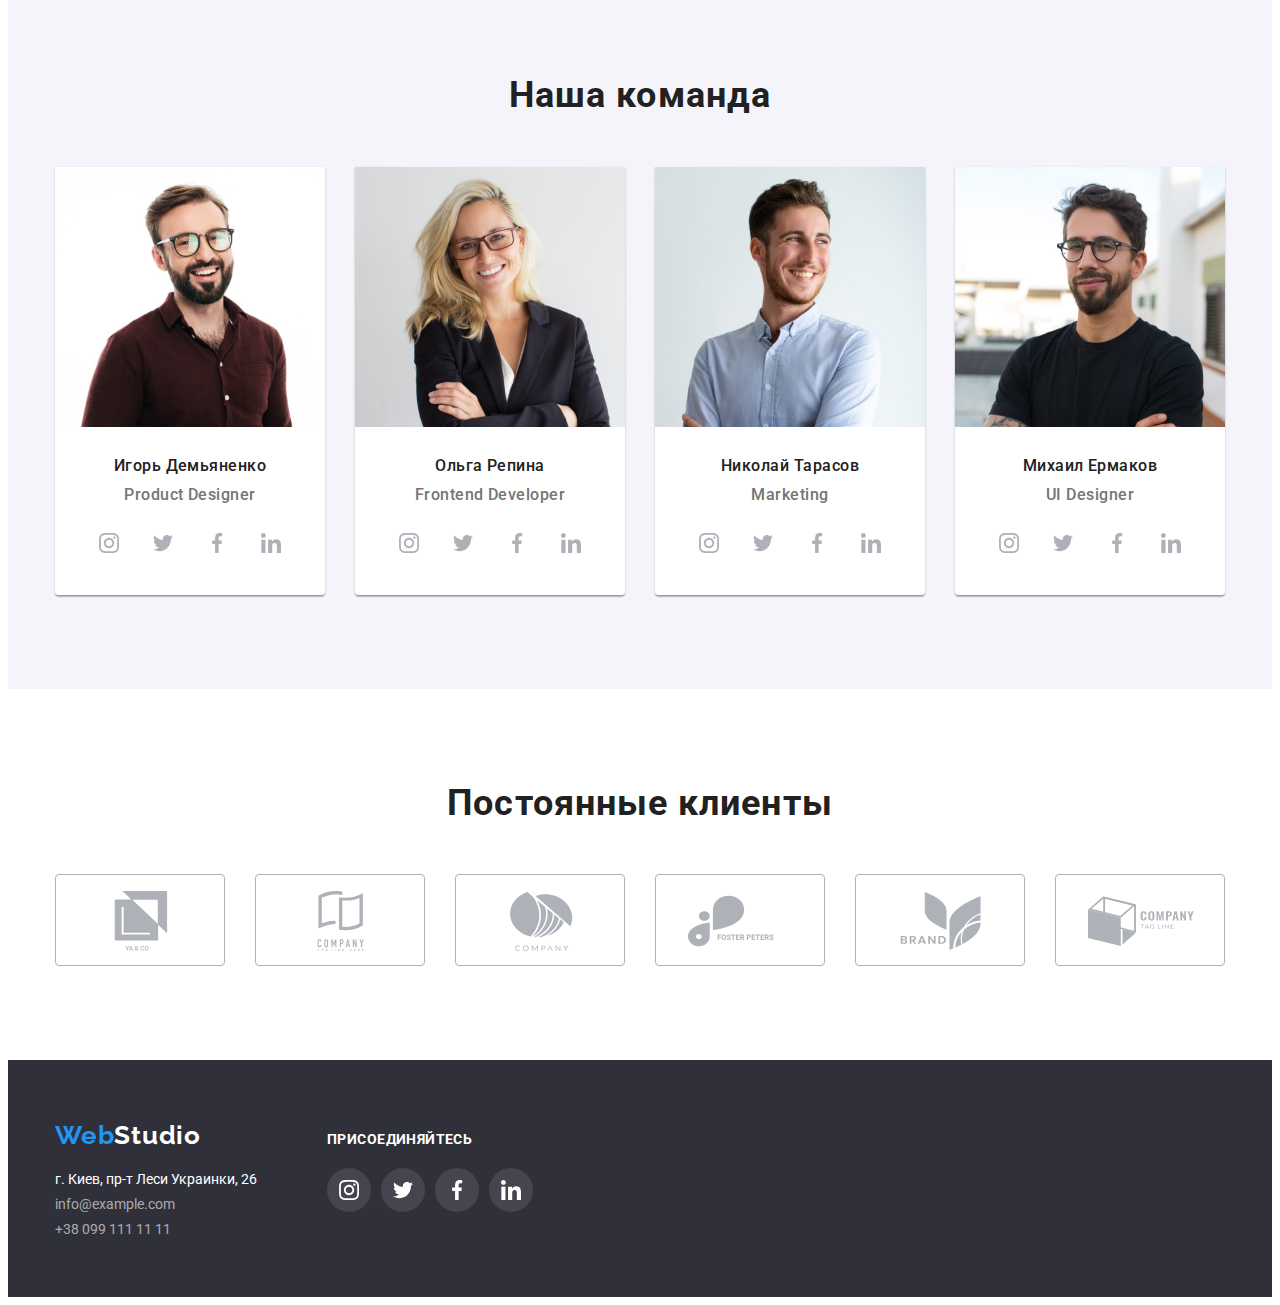
==== commit 9c9a4be4: "mistake.Done" ====
--- a/index.html
+++ b/index.html
@@ -399,40 +399,49 @@
           <h2 class="about-team">Постоянные клиенты</h2>
           <ul class="logo-company list">
             <li class="logo-company-icon">
-              <svg class="logo-company-svg">
+              <a class="link-logo-company" href="#"
+              ><svg class="logo-company-svg" width="41px" height="46.7px">
                 <use href="./images/icons.svg#icon-group-1">
                 </use>
               </svg>
+            </a>
             </li>
             <li class="logo-company-icon">
-              <svg class="logo-company-svg">
+              <a class="link-logo-company" href="">
+                <svg class="logo-company-svg">
                 <use href="./images/icons.svg#icon-group-2">
                 </use>
               </svg>
+            </a>
             </li>
             <li class="logo-company-icon">
-              <svg class="logo-company-svg">
+              <a class="link-logo-company" href="#"><svg class="logo-company-svg">
                 <use href="./images/icons.svg#icon-group-3">
                 </use>
               </svg>
-            </li>
+            </a>
+              </li>
             <li class="logo-company-icon">
-              <svg class="logo-company-svg">
+              <a class="link-logo-company" href="#"><svg class="logo-company-svg">
                 <use href="./images/icons.svg#icon-group-4">
                 </use>
               </svg>
+            </a>
             </li>
             <li class="logo-company-icon">
-              <svg class="logo-company-svg">
+              <a class="link-logo-company" href="#"><svg class="logo-company-svg">
                 <use href="./images/icons.svg#icon-group-5">
                 </use>
               </svg>
+            </a>
             </li>
             <li class="logo-company-icon">
-              <svg class="logo-company-svg">
+              <a class="link-logo-company" href="#">
+                <svg class="logo-company-svg">
                 <use href="./images/icons.svg#icon-group-6">
                 </use>
               </svg>
+            </a>
             </li>
           </ul>
         </div>
--- a/css/ctyle.css
+++ b/css/ctyle.css
@@ -139,10 +139,6 @@
   margin-right: 50px;
 }
 
-/* .nav-item {
-  display: flex;
-} */
-
 .nav-link,
 .header-other-nav {
   color: var(--second-text-color);
@@ -169,6 +165,7 @@
 
 .header-svg {
   margin-right: 10px;
+  fill: currentColor;
 }
 
 .header-svg-envelope:focus {
@@ -190,6 +187,7 @@
   line-height: 1.63;
   text-align: center;
   letter-spacing: 0.03em;
+  border: none;
 }
 
 .envelope-icon {
@@ -204,6 +202,8 @@
 .button:focus {
   color: #ffffff;
   background-color: var(--accent-text-color);
+  box-shadow: 0px 3px 1px rgba(0, 0, 0, 0.1), 0px 1px 2px rgba(0, 0, 0, 0.08),
+    0px 2px 2px rgba(0, 0, 0, 0.12);
 }
 
 /* .current-button {
@@ -217,6 +217,8 @@
   background-image: url(../images/bcg-fon.jpg);
   max-width: 1600px;
   margin: 0 auto;
+  padding-top: 200px;
+  padding-bottom: 200px;
 }
 
 .primary-title {
@@ -349,8 +351,19 @@
   display: flex;
   justify-content: center;
   align-items: center;
+  color: #afb1b8;
+}
+
+.social-link {
+  display: flex;
+  width: 100%;
+  height: 100%;
+  justify-content: center;
+  align-items: center;
+}
+
+.social-media-icon:not(:last-child) {
   margin-right: 10px;
-  color: #afb1b8;
 }
 
 .social-svg {
@@ -418,13 +431,17 @@
   color: #212121;
 }
 
+.link-logo-company {
+  fill: var(--color-svg);
+}
+
 .logo-company {
   display: flex;
   flex-wrap: wrap;
 }
 
 .logo-company-icon {
-  cursor: pointer;
+  display: flex;
   width: 170px;
   height: 92px;
   border-right: 1px solid var(--color-svg);
@@ -432,16 +449,14 @@
   border-bottom: 1px solid var(--color-svg);
   border-left: 1px solid var(--color-svg);
   border-radius: 4px;
-  fill: var(--accent-text-color);
 }
 
 .logo-company-svg {
+  display: flex;
   width: 106px;
   height: 60px;
   margin: 16px 32px;
-  fill: currentColor;
-
-  /* outline: 1px solid green; */
+  fill: var(--color-svg);
 }
 
 .logo-company-icon:not(:last-child) {
@@ -450,8 +465,12 @@
 
 .logo-company-icon:focus,
 .logo-company-icon:hover {
-  color: var(--accent-text-color);
   border-color: var(--accent-text-color);
+}
+
+.logo-company-icon:focus .logo-company-svg,
+.logo-company-icon:hover .logo-company-svg {
+  fill: var(--accent-text-color);
 }
 
 /* Portfolio */
@@ -570,16 +589,16 @@
   color: var(--other-text-color);
 }
 
-/* .information .container {
-  display: flex;
-} */
+.information .container {
+  display: flex;
+  align-items: baseline;
+}
 
 .footer-list {
   display: flex;
 }
 
 .fotter-svg-list {
-  margin-top: 20px;
   cursor: pointer;
   display: flex;
   width: 44px;
@@ -588,11 +607,15 @@
   background-color: var(--bcg-footer-icon);
 }
 
+.footer-list {
+  margin-top: 20px;
+}
+
 .footer-soc-link {
   display: flex;
   justify-content: center;
   align-items: center;
-  margin: 0 auto;
+  flex-grow: 1;
 }
 
 .footer-svg-icon {
@@ -613,6 +636,5 @@
 }
 
 .container-footer {
-  margin-top: 12px;
   margin-left: 70px;
 }
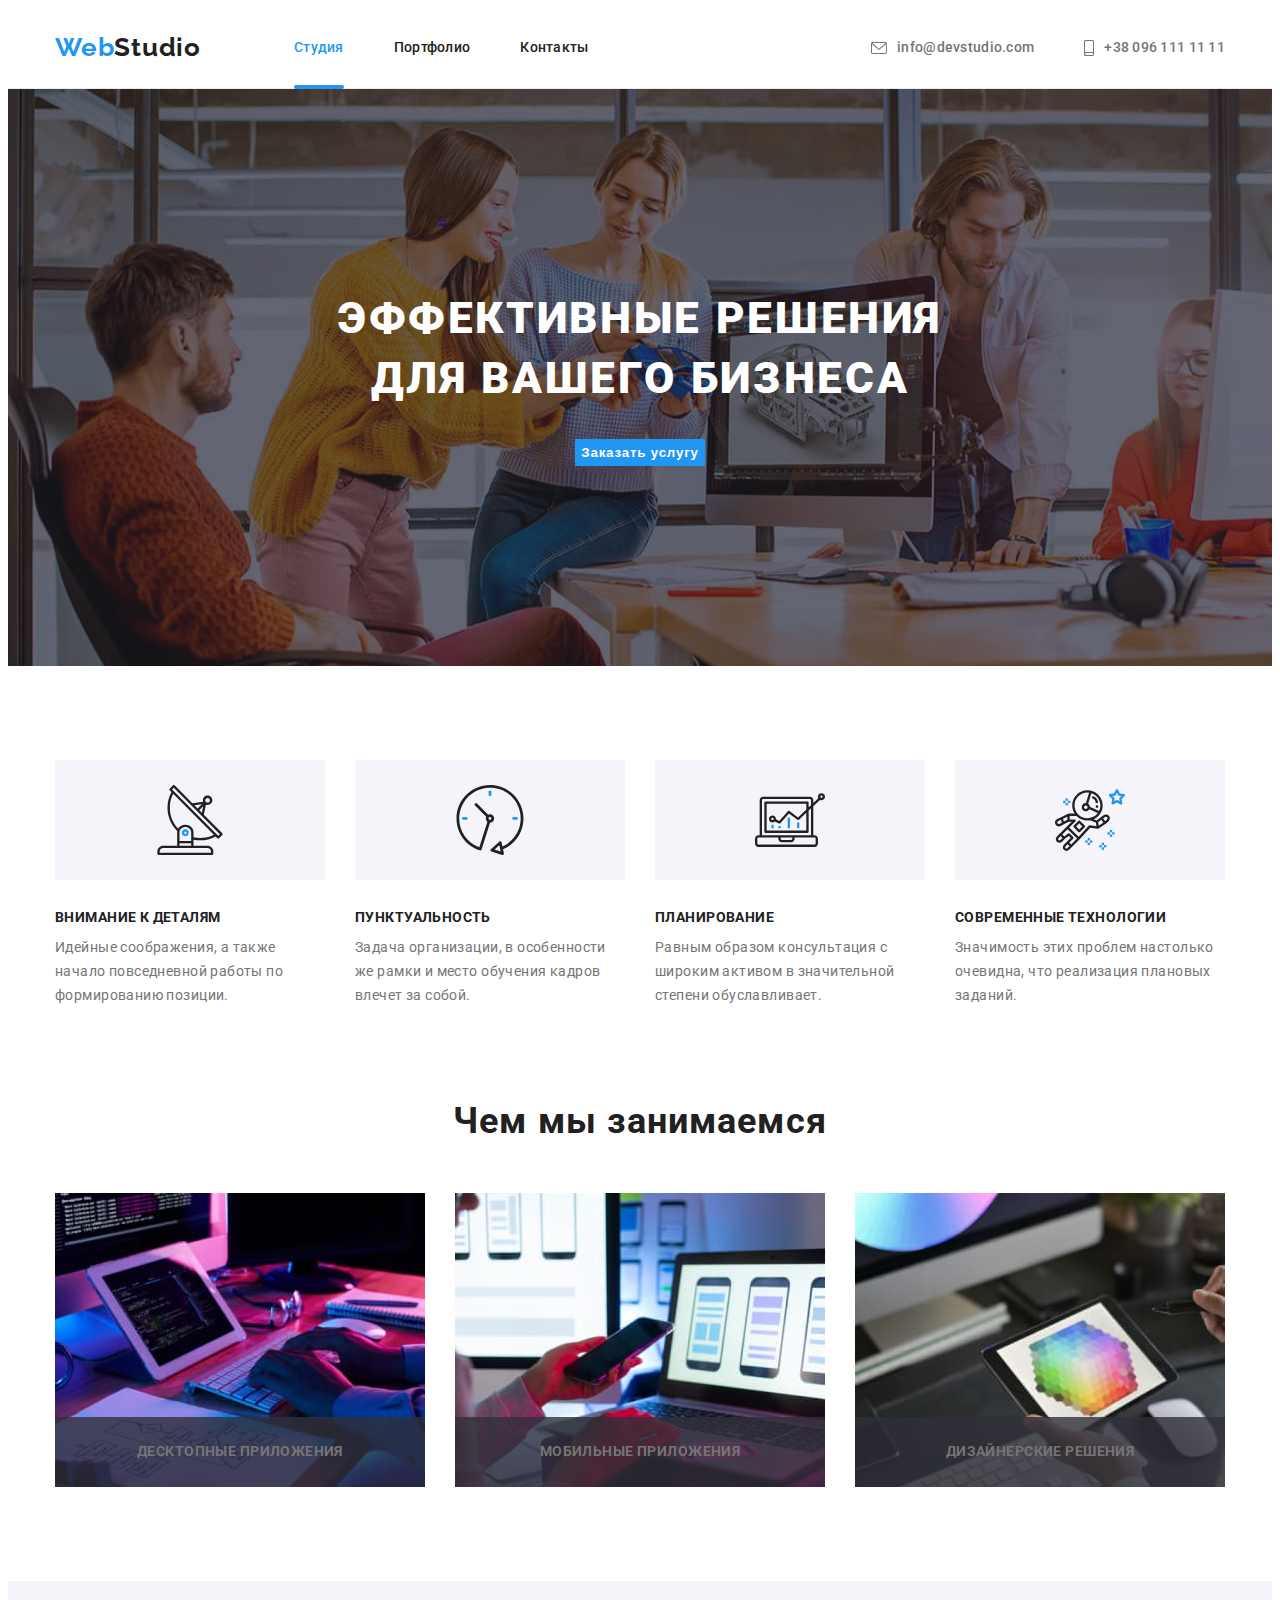
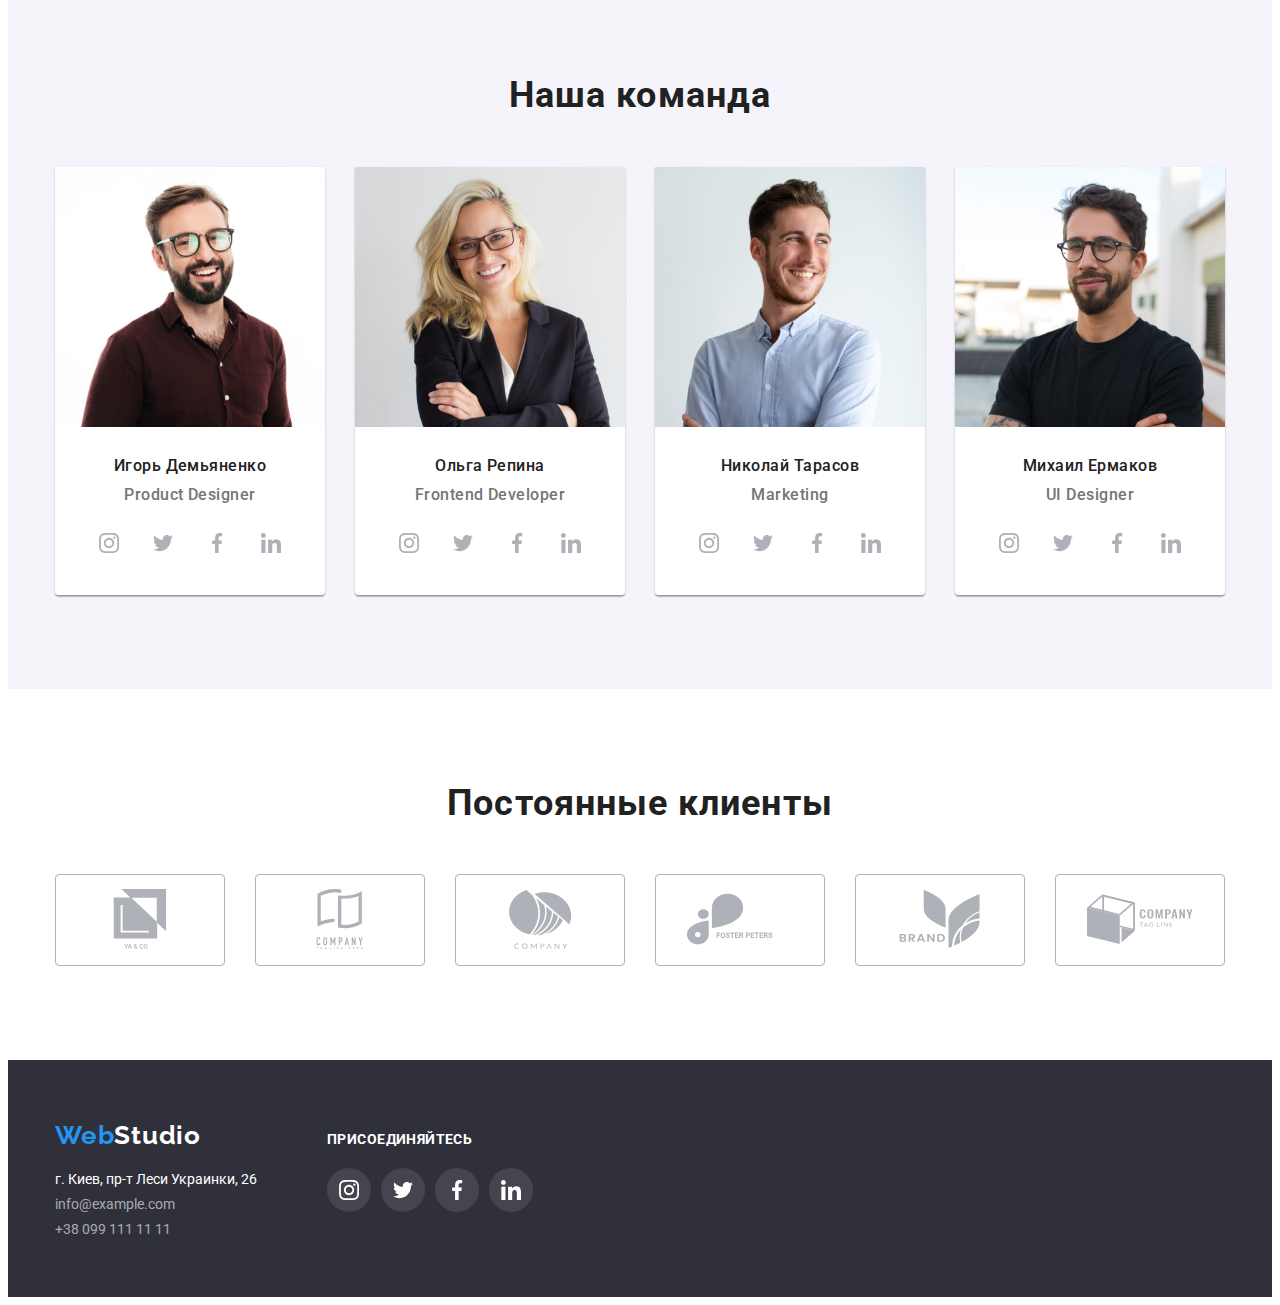
==== commit e11ead9b: "Main.Done" ====
--- a/index.html
+++ b/index.html
@@ -24,9 +24,10 @@
     <!-- Header -->
     <header class="header">
       <div class="container">
-        <a class="header-logo link" href=""
-          ><span class="logo">Web</span>Studio</a
-        >
+        <div class="wrap-logo">        
+          <a class="header-logo link" href="">
+          <span class="logo">Web</span>Studio</a
+        ></div>
         <nav class="nav-menu">
           <ul class="nav-list list">
             <li class="nav-item">
@@ -52,7 +53,7 @@
               info@devstudio.com</a
             >
           </li>
-          <li class="header-contacts">
+          <li class="nav-item">
             <a class="header-other-nav list link" href="tel:+380961111111">
               <svg class="header-svg" width="10px" height="16px">
                 <use
@@ -150,28 +151,37 @@
           <h2 class="product-our">Чем мы занимаемся</h2>
           <ul class="product-device list">
             <li class="product-pic">
-              <img
+              <div class="wrap-produc-pic"> 
+                <img
                 src="./images/Keyboard-1.jpg"
                 alt="Друкует текст на клавиатуре."
                 width="370"
                 height="294"
               />
+              <p class="product-pic-title">Десктопные приложения</p>
+            </div>
             </li>
             <li class="product-pic">
+              <div class="wrap-produc-pic"> 
               <img
                 src="./images/LapTop-1.jpg"
                 alt="Оптимизирует телефон"
                 width="370"
                 height="294"
               />
+              <p class="product-pic-title">Мобильные приложения</p>
+              </div>
             </li>
             <li class="product-pic">
+              <div class="wrap-produc-pic"> 
               <img
                 src="./images/Tablet-1.jpg"
                 alt="Играет игру на планшете"
                 width="370"
                 height="294"
               />
+              <p class="product-pic-title">Дизайнерские решения</p>
+              </div>
             </li>
           </ul>
         </div>
--- a/css/ctyle.css
+++ b/css/ctyle.css
@@ -15,6 +15,7 @@
   --third-background-color: #f5f4fa;
   --color-svg: #afb1b8;
   --bcg-footer-icon: rgba(255, 255, 255, 0.1);
+  --bcg-product-pic: rgba(47, 48, 58, 0.8);
   --padding-top: 94px;
   --padding-bottom: 94px;
   --margin-right: 30px;
@@ -135,8 +136,21 @@
   letter-spacing: 0.03em;
 }
 
+.wrap-logo {
+  position: relative;
+}
+
+.header-logo {
+  display: block;
+  height: 100%;
+}
+
 .nav-item:not(:last-child) {
   margin-right: 50px;
+}
+
+.nav-item {
+  position: relative;
 }
 
 .nav-link,
@@ -151,6 +165,28 @@
   color: var(--primary-text-color);
 }
 
+.header-other-nav::after,
+.header-logo::after {
+  content: "";
+  position: absolute;
+  width: 100%;
+  height: 4px;
+  background-color: var(--accent-text-color);
+  bottom: -1px;
+  left: 0;
+  opacity: 0;
+  border-radius: 2px;
+  transform: scaleX(0);
+  transition: 250ms cubic-bezier(0.4, 0, 0.2, 1);
+  transform-origin: right bottom;
+}
+
+.header-other-nav:hover::after,
+.header-logo:hover::after {
+  opacity: 1;
+  transform: scaleX(1);
+}
+
 .current {
   color: var(--accent-text-color);
 }
@@ -168,8 +204,20 @@
   fill: currentColor;
 }
 
-.header-svg-envelope:focus {
-  fill: #188ce8;
+.nav-link::after {
+  content: "";
+  position: absolute;
+  width: 100%;
+  height: 4px;
+  background-color: var(--accent-text-color);
+  bottom: -1px;
+  left: 0;
+  opacity: 0;
+  border-radius: 2px;
+}
+
+.nav-link.current::after {
+  opacity: 1;
 }
 
 /* Button */
@@ -214,7 +262,11 @@
 
 .primary {
   background-color: var(--second-background-color);
-  background-image: url(../images/bcg-fon.jpg);
+  background-image: linear-gradient(
+      rgba(47, 48, 58, 0.4),
+      rgba(47, 48, 58, 0.4)
+    ),
+    url(../images/bcg-fon.jpg);
   max-width: 1600px;
   margin: 0 auto;
   padding-top: 200px;
@@ -245,6 +297,8 @@
   font-weight: 700;
   line-height: 1.88;
   letter-spacing: 0.06em;
+
+  transition: background-clor 250ms cubic-bezier(0.4, 0, 0.2, 1);
 }
 
 .primary-btn:hover,
@@ -318,6 +372,27 @@
 
 .product-pic:not(:last-child) {
   margin-right: 30px;
+}
+
+.wrap-produc-pic {
+  position: relative;
+}
+
+.product-pic-title {
+  position: absolute;
+  bottom: 0;
+  left: 0;
+  display: flex;
+  justify-content: center;
+  align-items: center;
+  font-weight: 700;
+  font-size: 14px;
+  line-height: 1.14;
+  letter-spacing: 0.03em;
+  text-transform: uppercase;
+  background-color: var(--bcg-product-pic);
+  width: 100%;
+  height: 70px;
 }
 
 .product-our,
@@ -352,6 +427,10 @@
   justify-content: center;
   align-items: center;
   color: #afb1b8;
+
+  transition: background-color 250ms cubic-bezier(0.4, 0, 0.2, 1),
+    fill 250ms cubic-bezier(0.4, 0, 0.2, 1),
+    transform 250ms cubic-bezier(0.4, 0, 0.2, 1);
 }
 
 .social-link {
@@ -368,11 +447,13 @@
 
 .social-svg {
   fill: var(--color-svg);
+  transform: rotate(0);
 }
 
 .social-media-icon:focus,
 .social-media-icon:hover {
   background-color: var(--accent-text-color);
+  transform: rotate(360deg);
 }
 
 .social-media-icon:hover .social-svg {
@@ -432,7 +513,7 @@
 }
 
 .link-logo-company {
-  fill: var(--color-svg);
+  color: var(--color-svg);
 }
 
 .logo-company {
@@ -442,6 +523,8 @@
 
 .logo-company-icon {
   display: flex;
+  justify-content: center;
+  align-items: center;
   width: 170px;
   height: 92px;
   border-right: 1px solid var(--color-svg);
@@ -449,14 +532,16 @@
   border-bottom: 1px solid var(--color-svg);
   border-left: 1px solid var(--color-svg);
   border-radius: 4px;
+  cursor: pointer;
+
+  transition: border-color 250ms cubic-bezier(0.4, 0, 0.2, 1) 250ms;
 }
 
 .logo-company-svg {
-  display: flex;
   width: 106px;
   height: 60px;
-  margin: 16px 32px;
-  fill: var(--color-svg);
+  fill: currentColor;
+  transition: fill 250ms cubic-bezier(0.4, 0, 0.2, 1);
 }
 
 .logo-company-icon:not(:last-child) {
@@ -605,6 +690,9 @@
   height: 44px;
   border-radius: 50%;
   background-color: var(--bcg-footer-icon);
+  transform: rotate(0);
+  transition: background-color 250ms cubic-bezier(0.4, 0, 0.2, 1),
+    transform 250ms cubic-bezier(0.4, 0, 0.2, 1);
 }
 
 .footer-list {
@@ -620,11 +708,13 @@
 
 .footer-svg-icon {
   fill: var(--background-color);
+  transform: rotate(0);
 }
 
 .fotter-svg-list:hover,
 .fotter-svg-list:focus {
   background-color: var(--accent-text-color);
+  transform: rotate(-360deg);
 }
 
 .fotter-svg-list + .fotter-svg-list {
@@ -638,3 +728,31 @@
 .container-footer {
   margin-left: 70px;
 }
+
+/* -----------------Test_____________
+
+.benefits-item::before {
+  content: "";
+  display: block;
+  width: 270px;
+  height: 120px;
+  background-color: var(--third-background-color);
+  background-repeat: no-repeat;
+  background-position: center;
+}
+
+.benefits-item:nth-child(1)::before {
+  background-image: url(../images/1.svg);
+}
+
+.benefits-item:nth-child(2)::before {
+  background-image: url(../images/2.svg);
+}
+
+.benefits-item:nth-child(3)::before {
+  background-image: url(../images/3.svg);
+}
+
+.benefits-item:nth-child(4)::before {
+  background-image: url(../images/4.svg);
+} */
